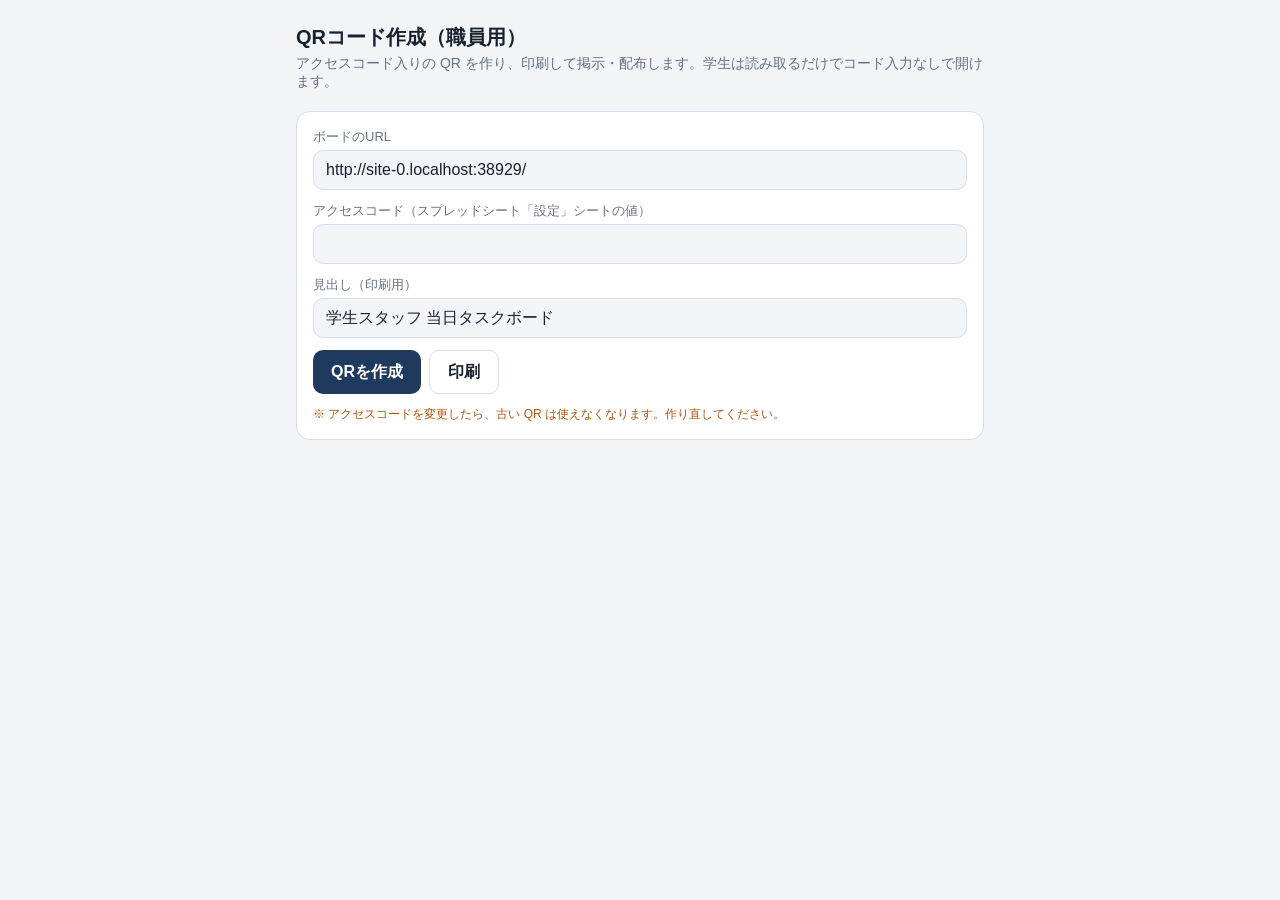
==== qr.html @ 16073f88 "Add files via upload" ====
<!doctype html>
<html lang="ja">
<head>
  <meta charset="utf-8">
  <meta name="viewport" content="width=device-width, initial-scale=1">
  <meta name="robots" content="noindex, nofollow">
  <title>QRコード作成（職員用）</title>
  <style>
    :root { --ink: #18212d; --muted: #667085; --line: #d9dee6; --bg: #f2f4f7; --card: #fff; --brand: #1f3a5f; color-scheme: light; }
    @media (prefers-color-scheme: dark) {
      :root:not([data-theme="light"]) { --ink: #e7ecf3; --muted: #98a3b3; --line: #2b3646; --bg: #0e131a; --card: #171f2a; color-scheme: dark; }
    }
    * { box-sizing: border-box; }
    body { margin: 0; background: var(--bg); color: var(--ink); font-family: -apple-system, BlinkMacSystemFont, "Hiragino Sans", "Noto Sans JP", Meiryo, sans-serif; }
    .wrap { max-width: 720px; margin: 0 auto; padding: 24px 16px; }
    h1 { font-size: 20px; margin: 0 0 4px; }
    .lead { color: var(--muted); margin: 0 0 20px; font-size: 14px; }
    .form { background: var(--card); border: 1px solid var(--line); border-radius: 14px; padding: 16px; display: grid; gap: 12px; }
    label { font-size: 13px; color: var(--muted); display: grid; gap: 4px; }
    input { font-size: 16px; padding: 10px 12px; border-radius: 10px; border: 1px solid var(--line); background: var(--bg); color: var(--ink); width: 100%; }
    .row { display: flex; gap: 8px; flex-wrap: wrap; }
    button { min-height: 44px; padding: 0 18px; border-radius: 10px; border: 0; background: var(--brand); color: #fff; font: inherit; font-weight: 700; cursor: pointer; }
    button.sub { background: transparent; color: var(--ink); border: 1px solid var(--line); }
    .sheet { margin-top: 20px; background: #fff; color: #111; border-radius: 14px; padding: 32px 24px; text-align: center; border: 1px solid var(--line); }
    .sheet h2 { font-size: 26px; margin: 0 0 4px; }
    .sheet .s { font-size: 15px; margin: 0 0 20px; color: #444; }
    #qr svg, #qr img { width: min(72vw, 320px); height: auto; }
    .steps { text-align: left; max-width: 420px; margin: 20px auto 0; font-size: 15px; line-height: 1.8; padding-left: 1.4em; }
    .url { font-size: 11px; color: #666; word-break: break-all; margin-top: 16px; }
    .warn { font-size: 12px; color: #b45309; margin: 0; }
    @media print {
      body { background: #fff; }
      .noprint { display: none !important; }
      .wrap { padding: 0; }
      .sheet { border: 0; margin: 0; padding-top: 40px; }
    }
  </style>
</head>
<body>
  <div class="wrap">
    <div class="noprint">
      <h1>QRコード作成（職員用）</h1>
      <p class="lead">アクセスコード入りの QR を作り、印刷して掲示・配布します。学生は読み取るだけでコード入力なしで開けます。</p>
      <div class="form">
        <label>ボードのURL
          <input id="url" type="url">
        </label>
        <label>アクセスコード（スプレッドシート「設定」シートの値）
          <input id="key" autocomplete="off">
        </label>
        <label>見出し（印刷用）
          <input id="head" value="学生スタッフ 当日タスクボード">
        </label>
        <div class="row">
          <button id="make" type="button">QRを作成</button>
          <button id="print" class="sub" type="button">印刷</button>
        </div>
        <p class="warn">※ アクセスコードを変更したら、古い QR は使えなくなります。作り直してください。</p>
      </div>
    </div>

    <section class="sheet" id="sheet" hidden>
      <h2 id="h"></h2>
      <p class="s">スマホのカメラで読み取ってください</p>
      <div id="qr"></div>
      <ol class="steps">
        <li>QRを読み取って開く（ホーム画面に追加すると便利）</li>
        <li>はじめに自分の名前を登録</li>
        <li>作業を始めたら「対応中」、終わったら「完了」をタップ</li>
        <li>できない・待ちのときは「保留」にして職員に声をかける</li>
      </ol>
      <div class="url" id="u"></div>
    </section>
  </div>

  <script src="lib/qrcode.js"></script>
  <script>
    (function () {
      const $ = (id) => document.getElementById(id);
      $('url').value = location.href.replace(/qr\.html.*$/, '').replace(/[?#].*$/, '');
      function make() {
        const base = $('url').value.trim();
        const key = $('key').value.trim();
        if (!base) return;
        const url = base + (key ? (base.indexOf('?') < 0 ? '?' : '&') + 'k=' + encodeURIComponent(key) : '');
        const qr = qrcode(0, 'M');
        qr.addData(url);
        qr.make();
        $('qr').innerHTML = qr.createSvgTag({ cellSize: 8, margin: 2, scalable: true });
        $('h').textContent = $('head').value;
        $('u').textContent = url;
        $('sheet').hidden = false;
      }
      $('make').addEventListener('click', make);
      $('print').addEventListener('click', () => { make(); window.print(); });
    })();
  </script>
</body>
</html>
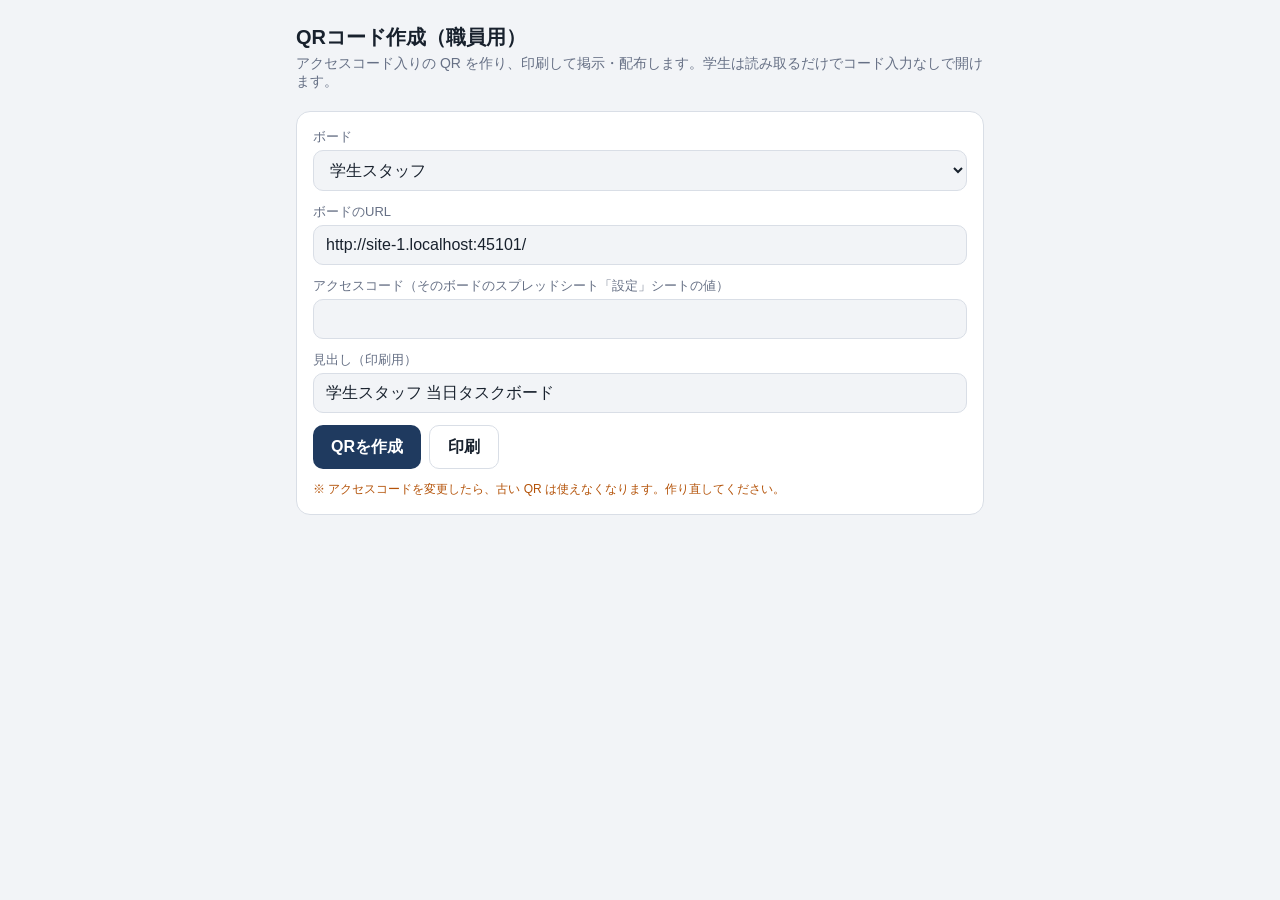
==== commit d799521b: "Add files via upload" ====
--- a/qr.html
+++ b/qr.html
@@ -17,6 +17,7 @@
     .lead { color: var(--muted); margin: 0 0 20px; font-size: 14px; }
     .form { background: var(--card); border: 1px solid var(--line); border-radius: 14px; padding: 16px; display: grid; gap: 12px; }
     label { font-size: 13px; color: var(--muted); display: grid; gap: 4px; }
+    select { font-size: 16px; padding: 10px 12px; border-radius: 10px; border: 1px solid var(--line); background: var(--bg); color: var(--ink); width: 100%; }
     input { font-size: 16px; padding: 10px 12px; border-radius: 10px; border: 1px solid var(--line); background: var(--bg); color: var(--ink); width: 100%; }
     .row { display: flex; gap: 8px; flex-wrap: wrap; }
     button { min-height: 44px; padding: 0 18px; border-radius: 10px; border: 0; background: var(--brand); color: #fff; font: inherit; font-weight: 700; cursor: pointer; }
@@ -42,10 +43,13 @@
       <h1>QRコード作成（職員用）</h1>
       <p class="lead">アクセスコード入りの QR を作り、印刷して掲示・配布します。学生は読み取るだけでコード入力なしで開けます。</p>
       <div class="form">
+        <label>ボード
+          <select id="board"></select>
+        </label>
         <label>ボードのURL
           <input id="url" type="url">
         </label>
-        <label>アクセスコード（スプレッドシート「設定」シートの値）
+        <label>アクセスコード（そのボードのスプレッドシート「設定」シートの値）
           <input id="key" autocomplete="off">
         </label>
         <label>見出し（印刷用）
@@ -73,11 +77,28 @@
     </section>
   </div>
 
+  <script src="config.js"></script>
   <script src="lib/qrcode.js"></script>
   <script>
     (function () {
       const $ = (id) => document.getElementById(id);
-      $('url').value = location.href.replace(/qr\.html.*$/, '').replace(/[?#].*$/, '');
+      const CONF = window.TASKBOARD_CONFIG || {};
+      const BOARDS = CONF.BOARDS || { default: { label: '', GAS_URL: CONF.GAS_URL || '' } };
+      const DEF = CONF.DEFAULT_BOARD && BOARDS[CONF.DEFAULT_BOARD] ? CONF.DEFAULT_BOARD : Object.keys(BOARDS)[0];
+      const base0 = location.href.replace(/qr\.html.*$/, '').replace(/[?#].*$/, '');
+      $('board').innerHTML = Object.keys(BOARDS).map(function (id) {
+        const b = BOARDS[id];
+        return '<option value="' + id + '">' + (b.label || id) + (b.GAS_URL ? '' : '（未設定：デモ表示）') + '</option>';
+      }).join('');
+      function syncBoard() {
+        const id = $('board').value;
+        $('url').value = base0 + (id === DEF ? '' : '?b=' + encodeURIComponent(id));
+        const label = BOARDS[id].label;
+        $('head').value = (label ? label + ' ' : '') + '当日タスクボード';
+        $('sheet').hidden = true;
+      }
+      $('board').addEventListener('change', syncBoard);
+      syncBoard();
       function make() {
         const base = $('url').value.trim();
         const key = $('key').value.trim();
